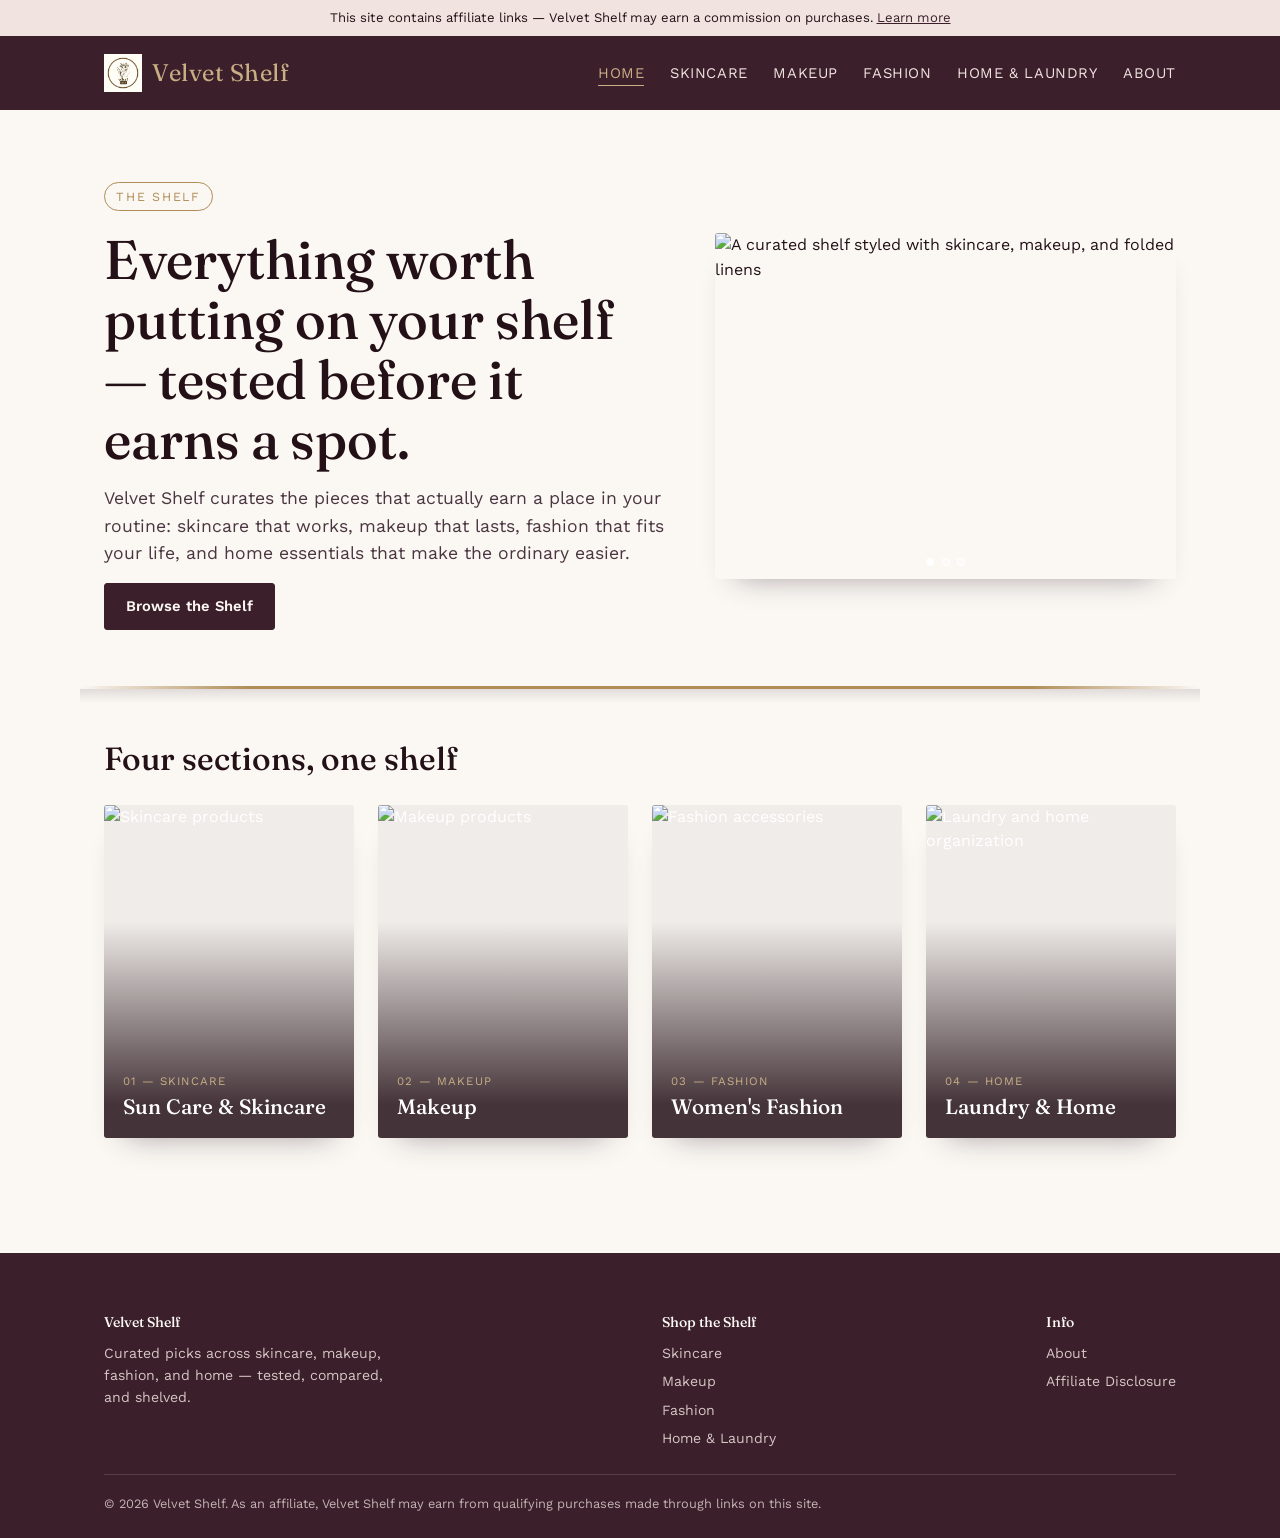
==== index.html @ 4e0bd6f6 "initial upload." ====
<!DOCTYPE html>
<html lang="en">
<head>
<meta charset="UTF-8">
<meta name="viewport" content="width=device-width, initial-scale=1.0">
<title>Velvet Shelf — Curated Finds in Skincare, Makeup, Fashion & Home</title>
<meta name="description" content="Velvet Shelf curates the best-tested picks in skincare, makeup, fashion, and home essentials — one shelf, four sections, no guesswork.">

<!-- Open Graph -->
<meta property="og:title" content="Velvet Shelf — Curated Finds">
<meta property="og:description" content="Skincare, makeup, fashion, and home essentials, curated and compared.">
<meta property="og:image" content="/images/og-home.jpg">
<meta property="og:url" content="https://www.velvetshelf.com/">
<meta property="og:type" content="website">

<!-- Pinterest domain verification — replace with your real code from Pinterest Business Settings -->
<meta name="p:domain_verify" content="REPLACE_WITH_YOUR_PINTEREST_CODE">

<link rel="stylesheet" href="/css/style.css">
</head>
<body>

<div class="disclosure-banner">
  This site contains affiliate links — Velvet Shelf may earn a commission on purchases. <a href="/disclosure.html">Learn more</a>
</div>

<header class="site-header">
  <div class="wrap">
    <a href="/index.html" class="logo">
      <img src="/images/logo.png" alt="" class="logo-mark" onerror="this.style.display='none'">
      <span class="logo-text">Velvet <span>Shelf</span></span>
    </a>
    <button class="nav-toggle" aria-expanded="false" aria-controls="main-nav">Menu</button>
    <nav class="main-nav" id="main-nav">
      <ul>
        <li><a href="/index.html" aria-current="page">Home</a></li>
        <li><a href="/skincare.html">Skincare</a></li>
        <li><a href="/makeup.html">Makeup</a></li>
        <li><a href="/fashion.html">Fashion</a></li>
        <li><a href="/laundry.html">Home &amp; Laundry</a></li>
        <li><a href="/about.html">About</a></li>
      </ul>
    </nav>
  </div>
</header>

<section class="hero">
  <div class="wrap hero-grid">
    <div>
      <span class="eyebrow">The Shelf</span>
      <h1>Everything worth putting on your shelf — tested before it earns a spot.</h1>
      <p class="lede">Velvet Shelf curates the pieces that actually earn a place in your routine: skincare that works, makeup that lasts, fashion that fits your life, and home essentials that make the ordinary easier.</p>
      <a href="#niches" class="btn">Browse the Shelf</a>
    </div>
    <div class="hero-image hero-carousel" role="region" aria-roledescription="carousel" aria-label="Velvet Shelf gallery">
      <div class="hero-carousel-track">
        <div class="hero-carousel-slide">
          <img src="/images/hero-home-1.jpg" alt="A curated shelf styled with skincare, makeup, and folded linens" loading="lazy" width="640" height="480">
        </div>
        <div class="hero-carousel-slide">
          <img src="/images/hero-home-2.jpg" alt="Close-up of skincare and makeup bottles arranged on the shelf" loading="lazy" width="640" height="480">
        </div>
        <div class="hero-carousel-slide">
          <img src="/images/hero-home-3.jpg" alt="Folded linens and home essentials styled beside the shelf" loading="lazy" width="640" height="480">
        </div>
      </div>
      <button class="carousel-arrow prev" type="button" aria-label="Previous image">&#8249;</button>
      <button class="carousel-arrow next" type="button" aria-label="Next image">&#8250;</button>
      <div class="carousel-dots" role="tablist" aria-label="Slide navigation">
        <button class="dot is-active" type="button" role="tab" aria-selected="true" aria-label="Slide 1"></button>
        <button class="dot" type="button" role="tab" aria-selected="false" aria-label="Slide 2"></button>
        <button class="dot" type="button" role="tab" aria-selected="false" aria-label="Slide 3"></button>
      </div>
    </div>
  </div>
</section>

<div class="shelf-line" aria-hidden="true"></div>

<section class="section" id="niches">
  <div class="wrap">
    <div class="section-head">
      <h2>Four sections, one shelf</h2>
    </div>
    <div class="niche-grid">
      <a class="niche-card" href="/skincare.html" style="--accent: var(--accent-skincare)">
        <img src="/images/niche-skincare.jpg" alt="Skincare products" loading="lazy">
        <div class="label"><span class="tag">01 — Skincare</span><h3>Sun Care &amp; Skincare</h3></div>
      </a>
      <a class="niche-card" href="/makeup.html" style="--accent: var(--accent-makeup)">
        <img src="/images/niche-makeup.jpg" alt="Makeup products" loading="lazy">
        <div class="label"><span class="tag">02 — Makeup</span><h3>Makeup</h3></div>
      </a>
      <a class="niche-card" href="/fashion.html" style="--accent: var(--accent-fashion)">
        <img src="/images/niche-fashion.jpg" alt="Fashion accessories" loading="lazy">
        <div class="label"><span class="tag">03 — Fashion</span><h3>Women's Fashion</h3></div>
      </a>
      <a class="niche-card" href="/laundry.html" style="--accent: var(--accent-laundry)">
        <img src="/images/niche-laundry.jpg" alt="Laundry and home organization" loading="lazy">
        <div class="label"><span class="tag">04 — Home</span><h3>Laundry &amp; Home</h3></div>
      </a>
    </div>
  </div>
</section>

<footer class="site-footer">
  <div class="wrap">
    <div class="cols">
      <div>
        <h4>Velvet Shelf</h4>
        <p style="max-width:32ch; opacity:0.85;">Curated picks across skincare, makeup, fashion, and home — tested, compared, and shelved.</p>
      </div>
      <div>
        <h4>Shop the Shelf</h4>
        <ul>
          <li><a href="/skincare.html">Skincare</a></li>
          <li><a href="/makeup.html">Makeup</a></li>
          <li><a href="/fashion.html">Fashion</a></li>
          <li><a href="/laundry.html">Home &amp; Laundry</a></li>
        </ul>
      </div>
      <div>
        <h4>Info</h4>
        <ul>
          <li><a href="/about.html">About</a></li>
          <li><a href="/disclosure.html">Affiliate Disclosure</a></li>
        </ul>
      </div>
    </div>
    <div class="fine-print">© 2026 Velvet Shelf. As an affiliate, Velvet Shelf may earn from qualifying purchases made through links on this site.</div>
  </div>
</footer>

<script src="/js/main.js"></script>
</body>
</html>
---- css/style.css ----
/* ==========================================================================
   VELVET SHELF — shared stylesheet
   Design concept: a curated display shelf. Each niche is a different
   "section" of the shelf with its own accent, sitting on a shared
   velvet/brass system. The recurring "shelf line" (brass rule + soft
   shadow) is the signature element tying every page together.
   ========================================================================== */

@import url('https://fonts.googleapis.com/css2?family=Fraunces:opsz,wght@9..144,400;9..144,500;9..144,600&family=Work+Sans:wght@400;500;600&display=swap');

:root {
  /* Core palette */
  --velvet:      #3B1F2B; /* deep plum-wine, primary dark */
  --velvet-ink:  #241118; /* near-black warm ink for body text */
  --blush:       #F1E4E0; /* soft blush surface */
  --cream:       #FBF8F4; /* page background */
  --brass:       #B08D57; /* brass/hardware accent, shared signature color */
  --brass-dim:   #C9AE85;

  /* Section accents — one per niche, "different shelf, same wood" */
  --accent-skincare: #7C8B6F; /* muted sage */
  --accent-makeup:   #A65C5C; /* dusty rose-brick */
  --accent-fashion:  #5B4B7A; /* soft aubergine */
  --accent-laundry:  #4C6B7A; /* dusty slate blue */

  --font-display: 'Fraunces', Georgia, serif;
  --font-body: 'Work Sans', -apple-system, sans-serif;

  --radius: 3px;
  --shelf-shadow: 0 18px 30px -22px rgba(36, 17, 24, 0.45);
}

/* ---------- Reset ---------- */
*, *::before, *::after { box-sizing: border-box; }
html { scroll-behavior: smooth; }
body {
  margin: 0;
  font-family: var(--font-body);
  color: var(--velvet-ink);
  background: var(--cream);
  line-height: 1.55;
  -webkit-font-smoothing: antialiased;
}
img { max-width: 100%; display: block; }
a { color: inherit; }
h1, h2, h3 { font-family: var(--font-display); margin: 0; line-height: 1.1; }
p { margin: 0 0 1rem; }
ul { margin: 0; padding: 0; }
button { font-family: inherit; cursor: pointer; }

:focus-visible {
  outline: 2px solid var(--brass);
  outline-offset: 3px;
}

@media (prefers-reduced-motion: reduce) {
  * { animation-duration: 0.001ms !important; transition-duration: 0.001ms !important; }
}

.wrap {
  max-width: 1120px;
  margin: 0 auto;
  padding: 0 1.5rem;
}

/* ---------- Shelf line — signature divider ---------- */
.shelf-line {
  position: relative;
  height: 3px;
  background: linear-gradient(90deg, transparent, var(--brass) 15%, var(--brass) 85%, transparent);
  margin: 0 auto;
  max-width: 1120px;
}
.shelf-line::after {
  content: "";
  position: absolute;
  top: 3px; left: 0; right: 0;
  height: 14px;
  background: linear-gradient(180deg, rgba(36,17,24,0.12), transparent);
}

/* ---------- Header ---------- */
.site-header {
  background: var(--velvet);
  color: var(--blush);
  padding: 1.1rem 0;
}
.site-header .wrap {
  display: flex;
  align-items: center;
  justify-content: space-between;
  gap: 1rem;
}
.site-header {
  transition: box-shadow 0.25s ease;
}
.site-header.is-scrolled {
  box-shadow: 0 12px 24px -18px rgba(0,0,0,0.55);
}
.logo {
  display: flex;
  align-items: center;
  gap: 0.65rem;
  font-family: var(--font-display);
  font-size: 1.5rem;
  color: var(--cream);
  text-decoration: none;
  letter-spacing: 0.02em;
}
/* Reserved space for the Velvet Shelf logo image — drop your file at
   /images/logo.png (or update the src below) and it will appear here
   automatically. Until then this space stays empty and the wordmark
   carries the header on its own. */
.logo-mark {
  display: block;
  height: 38px;
  width: 38px;
  object-fit: contain;
  flex-shrink: 0;
}
.logo-mark[src=""],
.logo-mark:not([src]) {
  display: none;
}
.logo-text { line-height: 1; }
.logo span { color: var(--brass-dim); }

.nav-toggle {
  display: none;
  background: none;
  border: 1px solid var(--brass-dim);
  color: var(--cream);
  padding: 0.4rem 0.7rem;
  border-radius: var(--radius);
}

.main-nav ul {
  display: flex;
  gap: 1.6rem;
  list-style: none;
}
.main-nav a {
  text-decoration: none;
  font-size: 0.92rem;
  letter-spacing: 0.04em;
  text-transform: uppercase;
  color: var(--blush);
  border-bottom: 1px solid transparent;
  padding-bottom: 3px;
  transition: border-color 0.2s ease, color 0.2s ease;
}
.main-nav a:hover,
.main-nav a[aria-current="page"] {
  color: var(--brass-dim);
  border-color: var(--brass-dim);
}

@media (max-width: 720px) {
  .nav-toggle { display: inline-block; }
  .main-nav {
    display: none;
    width: 100%;
  }
  .main-nav.open { display: block; }
  .site-header .wrap { flex-wrap: wrap; }
  .main-nav ul {
    flex-direction: column;
    gap: 0.9rem;
    padding: 1rem 0 0.3rem;
  }
}

/* ---------- Disclosure banner ---------- */
.disclosure-banner {
  background: var(--blush);
  color: var(--velvet-ink);
  font-size: 0.82rem;
  text-align: center;
  padding: 0.5rem 1rem;
}
.disclosure-banner a { text-decoration: underline; color: var(--velvet); }

/* ---------- Hero ---------- */
.hero {
  padding: 4.5rem 0 3.5rem;
}
.hero .eyebrow {
  display: inline-block;
  font-size: 0.78rem;
  letter-spacing: 0.14em;
  text-transform: uppercase;
  color: var(--accent, var(--brass));
  border: 1px solid var(--accent, var(--brass));
  padding: 0.25rem 0.7rem;
  border-radius: 999px;
  margin-bottom: 1.2rem;
}
.hero h1 {
  font-size: clamp(2.1rem, 4.5vw, 3.4rem);
  font-weight: 500;
  max-width: 18ch;
  margin-bottom: 1rem;
}
.hero .lede {
  font-size: 1.1rem;
  max-width: 55ch;
  color: #4a3540;
}
.hero-grid {
  display: grid;
  grid-template-columns: 1.1fr 0.9fr;
  gap: 3rem;
  align-items: center;
}
.hero-image {
  border-radius: var(--radius);
  overflow: hidden;
  box-shadow: var(--shelf-shadow);
}
@media (max-width: 860px) {
  .hero-grid { grid-template-columns: 1fr; }
  .hero-image { order: -1; }
}

/* ---------- Hero image carousel ---------- */
.hero-carousel {
  position: relative;
  aspect-ratio: 4/3;
}
.hero-carousel-track {
  display: flex;
  height: 100%;
  transition: transform 0.55s ease;
}
.hero-carousel-slide {
  min-width: 100%;
  height: 100%;
}
.hero-carousel-slide img {
  width: 100%;
  height: 100%;
  object-fit: cover;
  display: block;
}
.carousel-arrow {
  position: absolute;
  top: 50%;
  transform: translateY(-50%);
  width: 34px;
  height: 34px;
  border-radius: 50%;
  border: none;
  background: rgba(36, 17, 24, 0.5);
  color: #fff;
  font-size: 1.3rem;
  line-height: 1;
  display: flex;
  align-items: center;
  justify-content: center;
  cursor: pointer;
  transition: background 0.2s ease, opacity 0.2s ease;
  opacity: 0;
}
.hero-carousel:hover .carousel-arrow,
.hero-carousel:focus-within .carousel-arrow {
  opacity: 1;
}
.carousel-arrow:hover { background: rgba(36, 17, 24, 0.8); }
.carousel-arrow.prev { left: 0.6rem; }
.carousel-arrow.next { right: 0.6rem; }
.carousel-dots {
  position: absolute;
  bottom: 0.8rem;
  left: 0;
  right: 0;
  display: flex;
  justify-content: center;
  gap: 0.45rem;
}
.carousel-dots .dot {
  width: 8px;
  height: 8px;
  padding: 0;
  border-radius: 50%;
  border: 1px solid rgba(255,255,255,0.9);
  background: rgba(255,255,255,0.35);
  cursor: pointer;
}
.carousel-dots .dot.is-active { background: #fff; }
@media (max-width: 860px) {
  .hero-carousel { aspect-ratio: 4/3; }
}

/* ---------- Card hover polish ---------- */
.product-card {
  transition: transform 0.2s ease, box-shadow 0.2s ease;
}
.product-card:hover {
  transform: translateY(-4px);
  box-shadow: 0 16px 28px -18px rgba(36,17,24,0.4);
}
.niche-card img {
  transition: transform 0.4s ease;
}
.niche-card:hover img {
  transform: scale(1.05);
}

/* ---------- Section titles ---------- */
.section {
  padding: 3.2rem 0;
}
.section-head {
  display: flex;
  align-items: baseline;
  justify-content: space-between;
  gap: 1rem;
  margin-bottom: 1.8rem;
  flex-wrap: wrap;
}
.section-head h2 {
  font-size: clamp(1.5rem, 3vw, 2rem);
  font-weight: 500;
}
.section-head .tag {
  font-size: 0.78rem;
  letter-spacing: 0.12em;
  text-transform: uppercase;
  color: var(--accent, var(--brass));
}

/* ---------- Product grid / cards ---------- */
.product-grid {
  display: grid;
  grid-template-columns: repeat(3, 1fr);
  gap: 1.75rem;
}
@media (max-width: 900px) { .product-grid { grid-template-columns: repeat(2, 1fr); } }
@media (max-width: 600px) { .product-grid { grid-template-columns: 1fr; } }

.product-card {
  background: #fff;
  border-radius: var(--radius);
  overflow: hidden;
  box-shadow: 0 10px 24px -18px rgba(36,17,24,0.35);
  display: flex;
  flex-direction: column;
}
.product-card figure { margin: 0; aspect-ratio: 4/3; overflow: hidden; background: var(--blush); }
.product-card img { width: 100%; height: 100%; object-fit: cover; }
.product-card .body { padding: 1.1rem 1.2rem 1.4rem; display: flex; flex-direction: column; gap: 0.5rem; flex: 1; }
.product-card .shelf-tag {
  align-self: flex-start;
  font-size: 0.72rem;
  letter-spacing: 0.08em;
  text-transform: uppercase;
  background: var(--accent, var(--brass));
  color: #fff;
  padding: 0.2rem 0.55rem;
  border-radius: 2px;
}
.product-card h3 { font-size: 1.15rem; font-weight: 500; }
.product-card .benefits { list-style: none; font-size: 0.88rem; color: #4a3540; }
.product-card .benefits li { padding-left: 1rem; position: relative; margin-bottom: 0.25rem; }
.product-card .benefits li::before {
  content: "—";
  position: absolute; left: 0; color: var(--accent, var(--brass));
}
.product-card .price-row {
  display: flex; align-items: center; justify-content: space-between;
  margin-top: auto;
  padding-top: 0.6rem;
}
.product-card .rating { font-size: 0.85rem; color: #6a5560; }

/* ---------- CTA button ---------- */
.btn {
  display: inline-block;
  font-size: 0.92rem;
  font-weight: 600;
  text-decoration: none;
  text-align: center;
  padding: 0.7rem 1.3rem;
  border-radius: var(--radius);
  background: var(--velvet);
  color: var(--cream);
  border: 1px solid var(--velvet);
  transition: background 0.2s ease, color 0.2s ease;
}
.btn:hover { background: var(--accent, var(--brass)); border-color: var(--accent, var(--brass)); }
.btn-outline {
  background: transparent;
  color: var(--velvet);
  border: 1px solid var(--velvet);
}
.btn-outline:hover { background: var(--velvet); color: var(--cream); }
.btn-block { display: block; width: 100%; }

/* ---------- Comparison table ---------- */
.compare-table-wrap { overflow-x: auto; }
table.compare {
  width: 100%;
  border-collapse: collapse;
  background: #fff;
  font-size: 0.92rem;
  min-width: 560px;
}
table.compare th, table.compare td {
  padding: 0.85rem 1rem;
  text-align: left;
  border-bottom: 1px solid #ece2e6;
}
table.compare thead th {
  background: var(--velvet);
  color: var(--cream);
  font-family: var(--font-display);
  font-weight: 500;
}
table.compare tbody tr:hover { background: var(--blush); }

/* ---------- FAQ accordion ---------- */
.faq-item {
  border-bottom: 1px solid #e6d9de;
}
.faq-q {
  width: 100%;
  background: none;
  border: none;
  text-align: left;
  padding: 1.1rem 0;
  font-size: 1.02rem;
  font-family: var(--font-display);
  display: flex;
  justify-content: space-between;
  align-items: center;
  gap: 1rem;
}
.faq-q .icon { color: var(--accent, var(--brass)); font-size: 1.3rem; transition: transform 0.2s ease; }
.faq-item[data-open="true"] .icon { transform: rotate(45deg); }
.faq-a {
  max-height: 0;
  overflow: hidden;
  transition: max-height 0.25s ease;
  color: #4a3540;
  font-size: 0.94rem;
}
.faq-a p { padding-bottom: 1.1rem; }

/* ---------- Niche nav cards (homepage) ---------- */
.niche-grid {
  display: grid;
  grid-template-columns: repeat(4, 1fr);
  gap: 1.5rem;
}
@media (max-width: 900px) { .niche-grid { grid-template-columns: repeat(2, 1fr); } }
@media (max-width: 560px) { .niche-grid { grid-template-columns: 1fr; } }
.niche-card {
  position: relative;
  border-radius: var(--radius);
  overflow: hidden;
  aspect-ratio: 3/4;
  text-decoration: none;
  color: #fff;
  display: flex;
  align-items: flex-end;
  box-shadow: var(--shelf-shadow);
}
.niche-card img { position: absolute; inset: 0; width: 100%; height: 100%; object-fit: cover; }
.niche-card::before {
  content: "";
  position: absolute; inset: 0;
  background: linear-gradient(0deg, rgba(36,17,24,0.85) 10%, rgba(36,17,24,0.05) 65%);
}
.niche-card .label {
  position: relative;
  padding: 1.2rem;
}
.niche-card .label .tag {
  display: block;
  font-size: 0.72rem;
  letter-spacing: 0.1em;
  text-transform: uppercase;
  color: var(--brass-dim);
  margin-bottom: 0.3rem;
}
.niche-card .label h3 { font-size: 1.3rem; font-weight: 500; }

/* ---------- Sticky mobile CTA ---------- */
.sticky-cta {
  position: fixed;
  left: 0; right: 0; bottom: 0;
  z-index: 40;
  background: var(--velvet);
  padding: 0.7rem 1rem;
  display: none;
  box-shadow: 0 -8px 20px rgba(0,0,0,0.2);
}
@media (max-width: 720px) {
  .sticky-cta.is-active { display: block; }
}

/* ---------- Footer ---------- */
.site-footer {
  background: var(--velvet);
  color: var(--blush);
  margin-top: 4rem;
  padding: 2.5rem 0 1.5rem;
  font-size: 0.88rem;
}
.site-footer .cols {
  display: flex;
  flex-wrap: wrap;
  gap: 2rem;
  justify-content: space-between;
  margin-bottom: 1.5rem;
}
.site-footer h4 {
  font-family: var(--font-display);
  color: var(--cream);
  font-weight: 500;
  margin-bottom: 0.6rem;
}
.site-footer ul { list-style: none; display: flex; flex-direction: column; gap: 0.4rem; }
.site-footer a { text-decoration: none; color: var(--blush); opacity: 0.85; }
.site-footer a:hover { opacity: 1; text-decoration: underline; }
.site-footer .fine-print {
  border-top: 1px solid rgba(241,228,224,0.2);
  padding-top: 1.2rem;
  opacity: 0.75;
  font-size: 0.8rem;
}

/* ---------- Per-niche accent mapping ---------- */
body.niche-skincare { --accent: var(--accent-skincare); }
body.niche-makeup   { --accent: var(--accent-makeup); }
body.niche-fashion  { --accent: var(--accent-fashion); }
body.niche-laundry  { --accent: var(--accent-laundry); }

/* ---------- Utility ---------- */
.text-center { text-align: center; }
.mt-0 { margin-top: 0; }
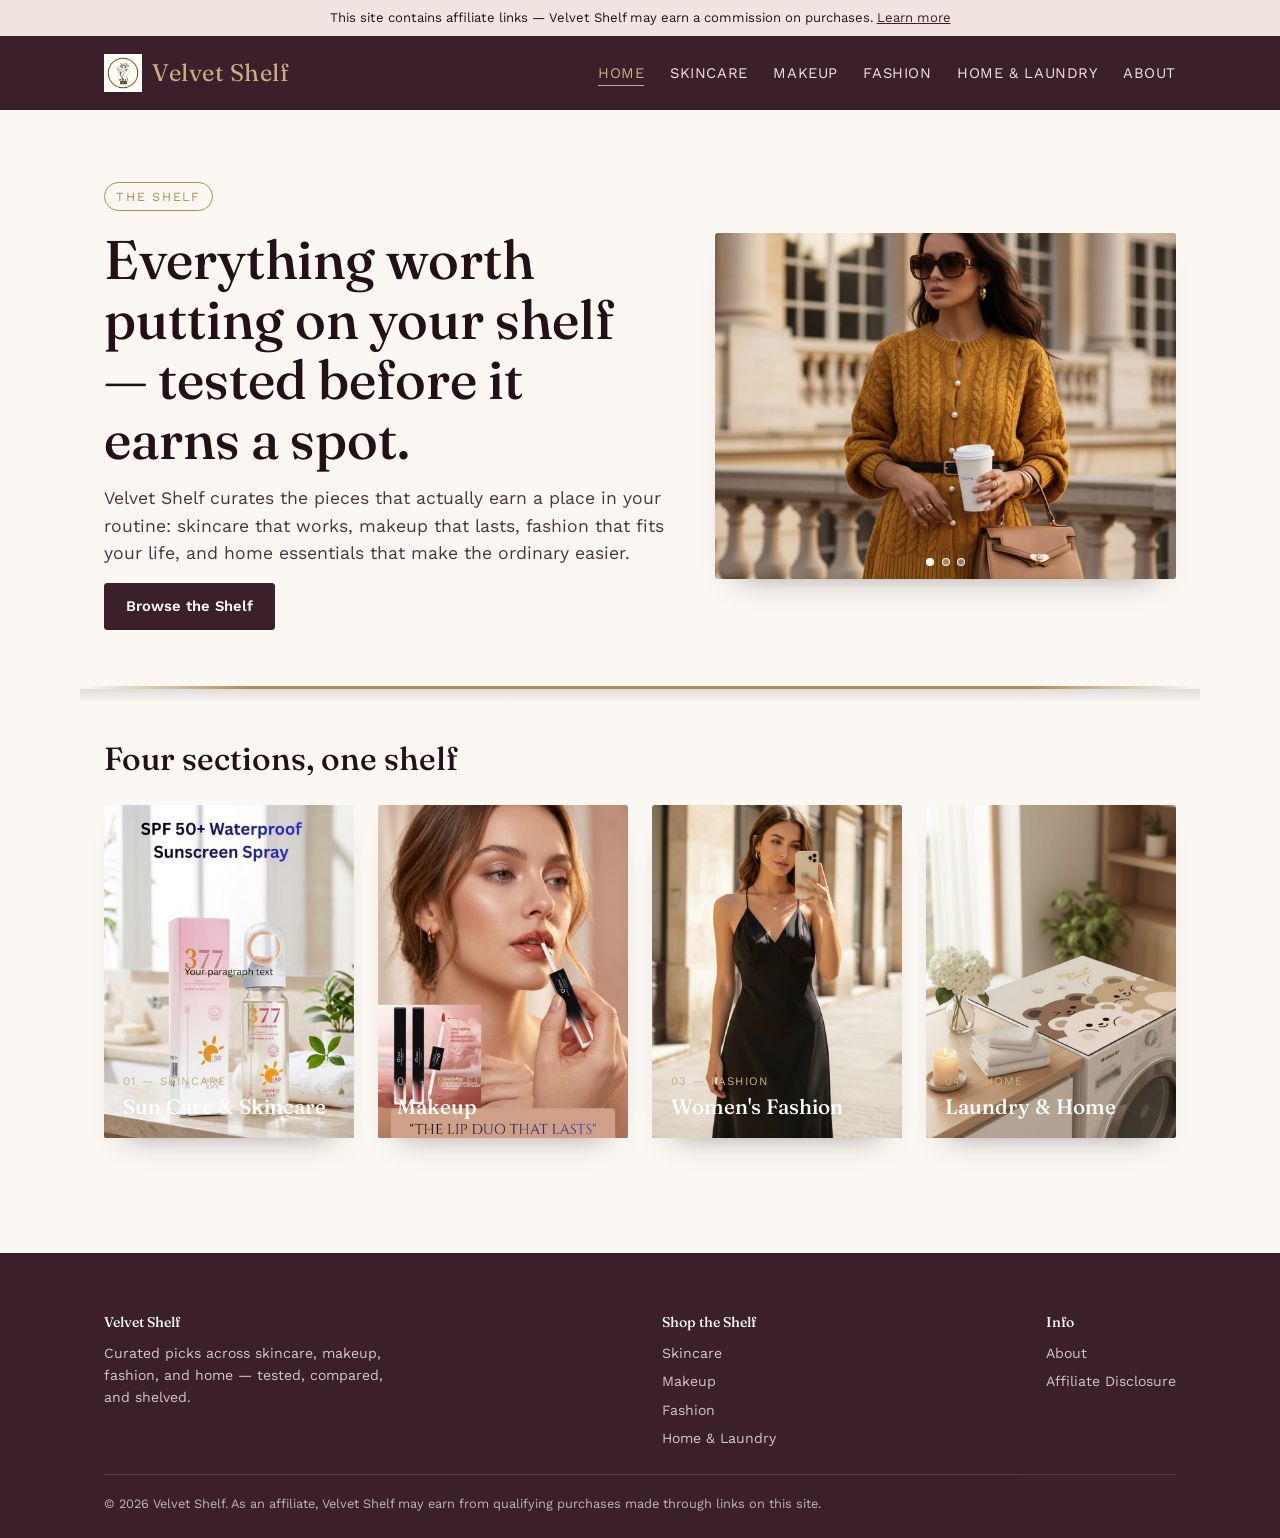
==== commit b8344dfe: "Update index.html" ====
--- a/index.html
+++ b/index.html
@@ -17,6 +17,7 @@
 <meta name="p:domain_verify" content="REPLACE_WITH_YOUR_PINTEREST_CODE">
 
 <link rel="stylesheet" href="/css/style.css">
+  <meta name="p:domain_verify" content="d0caec9de6f25a61f13a63528d3df8b6"/>
 </head>
 <body>
 
